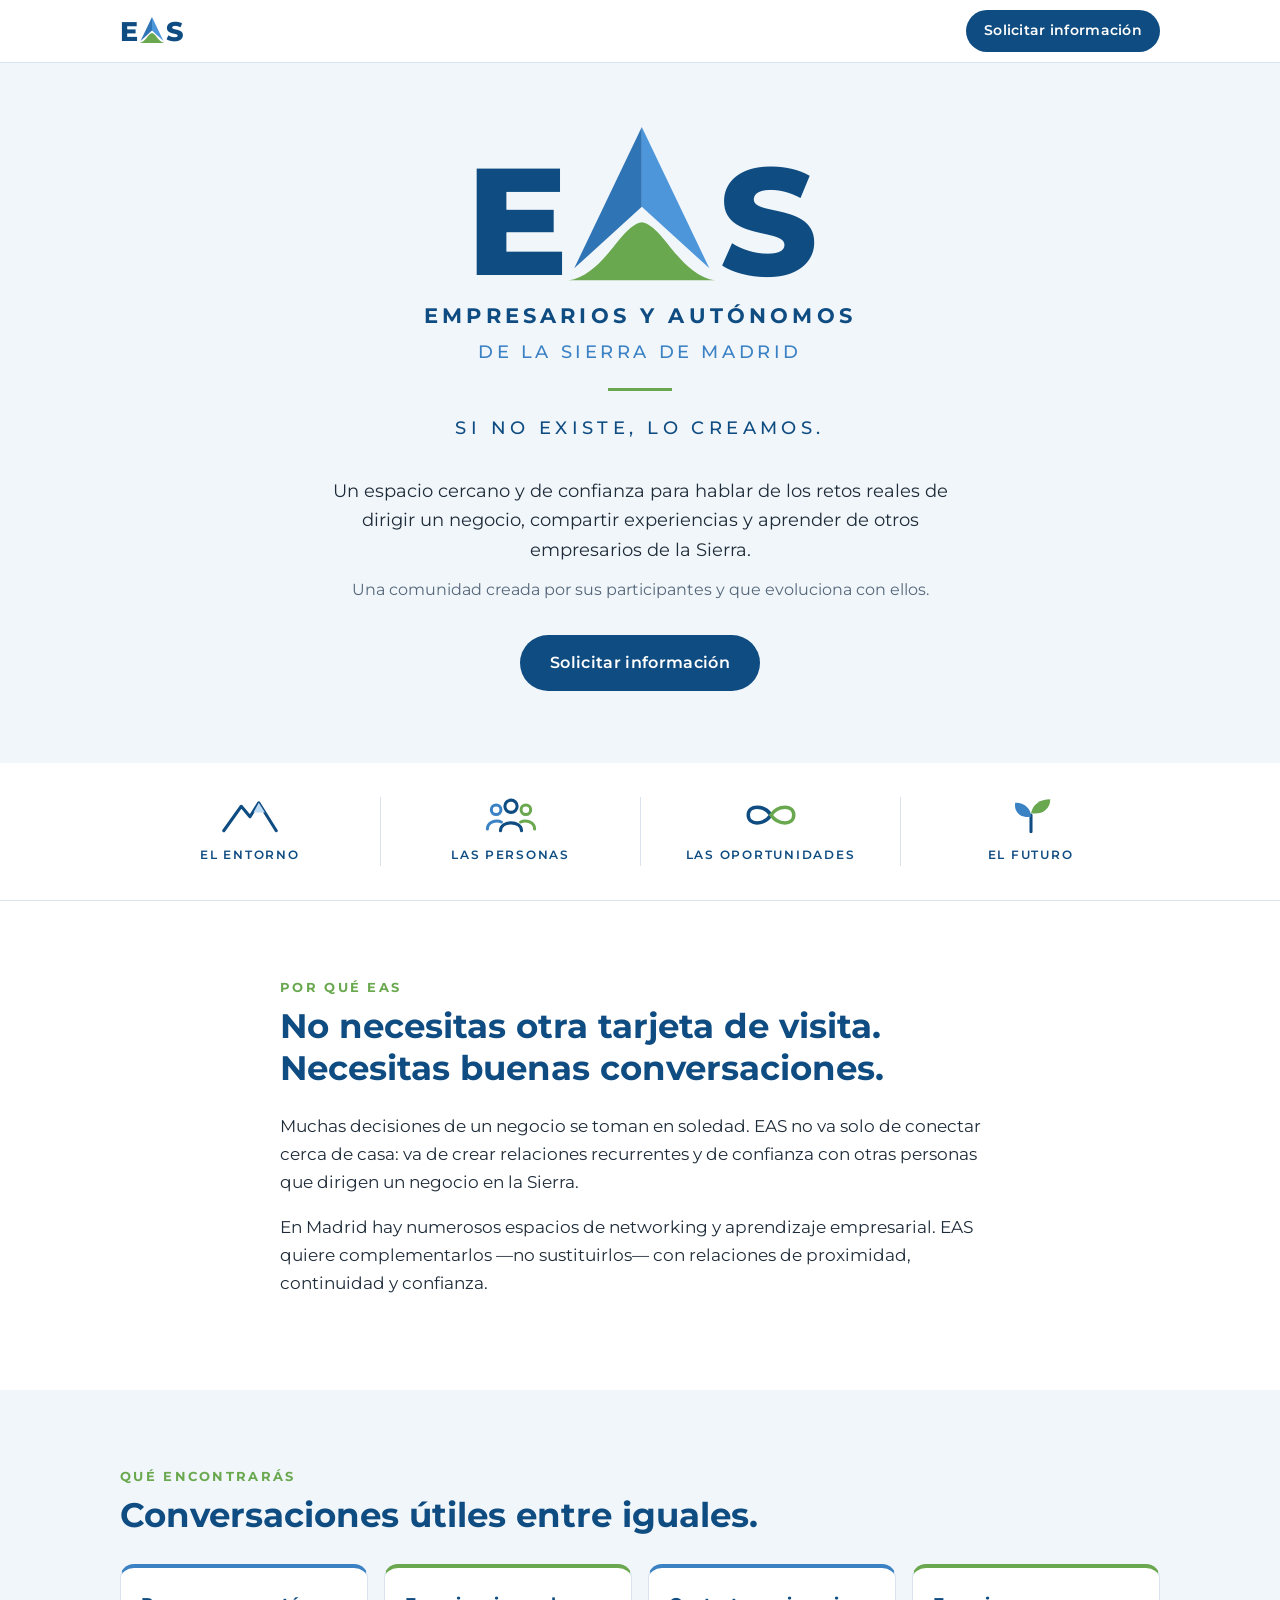
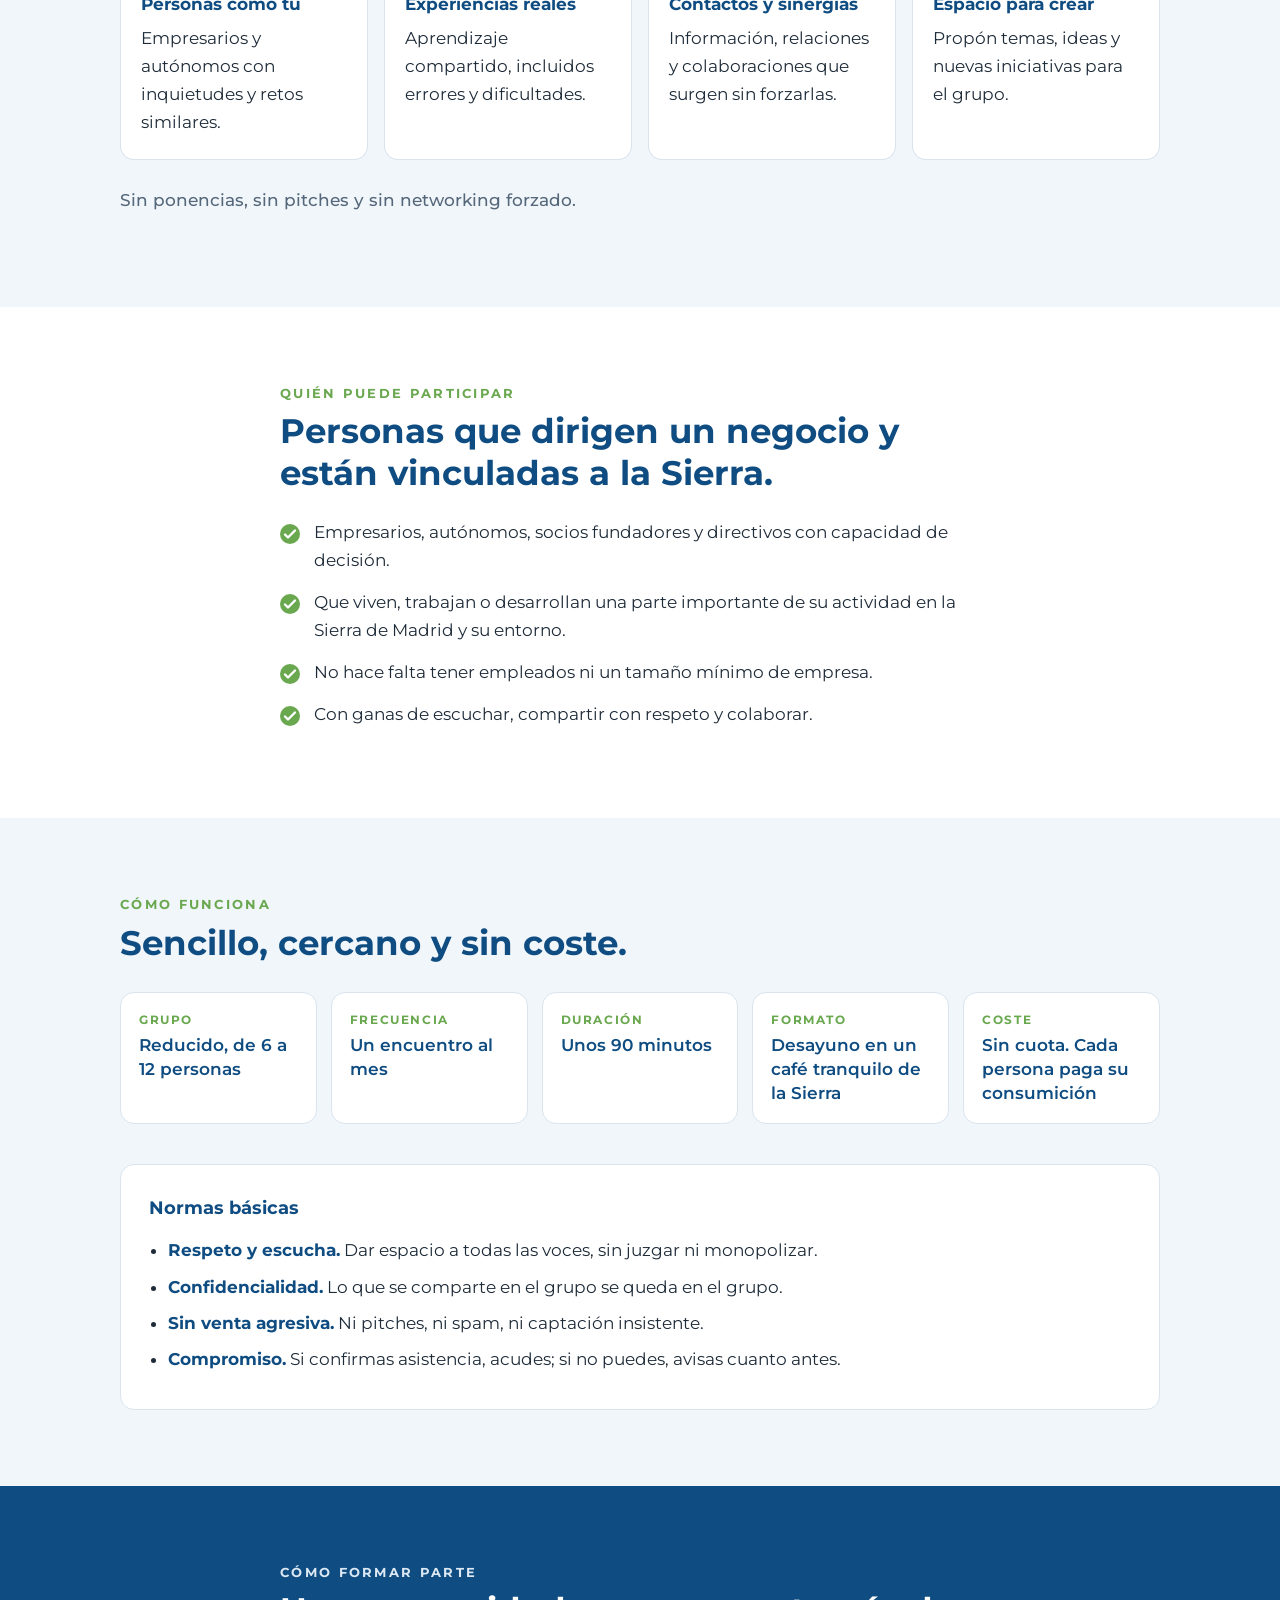
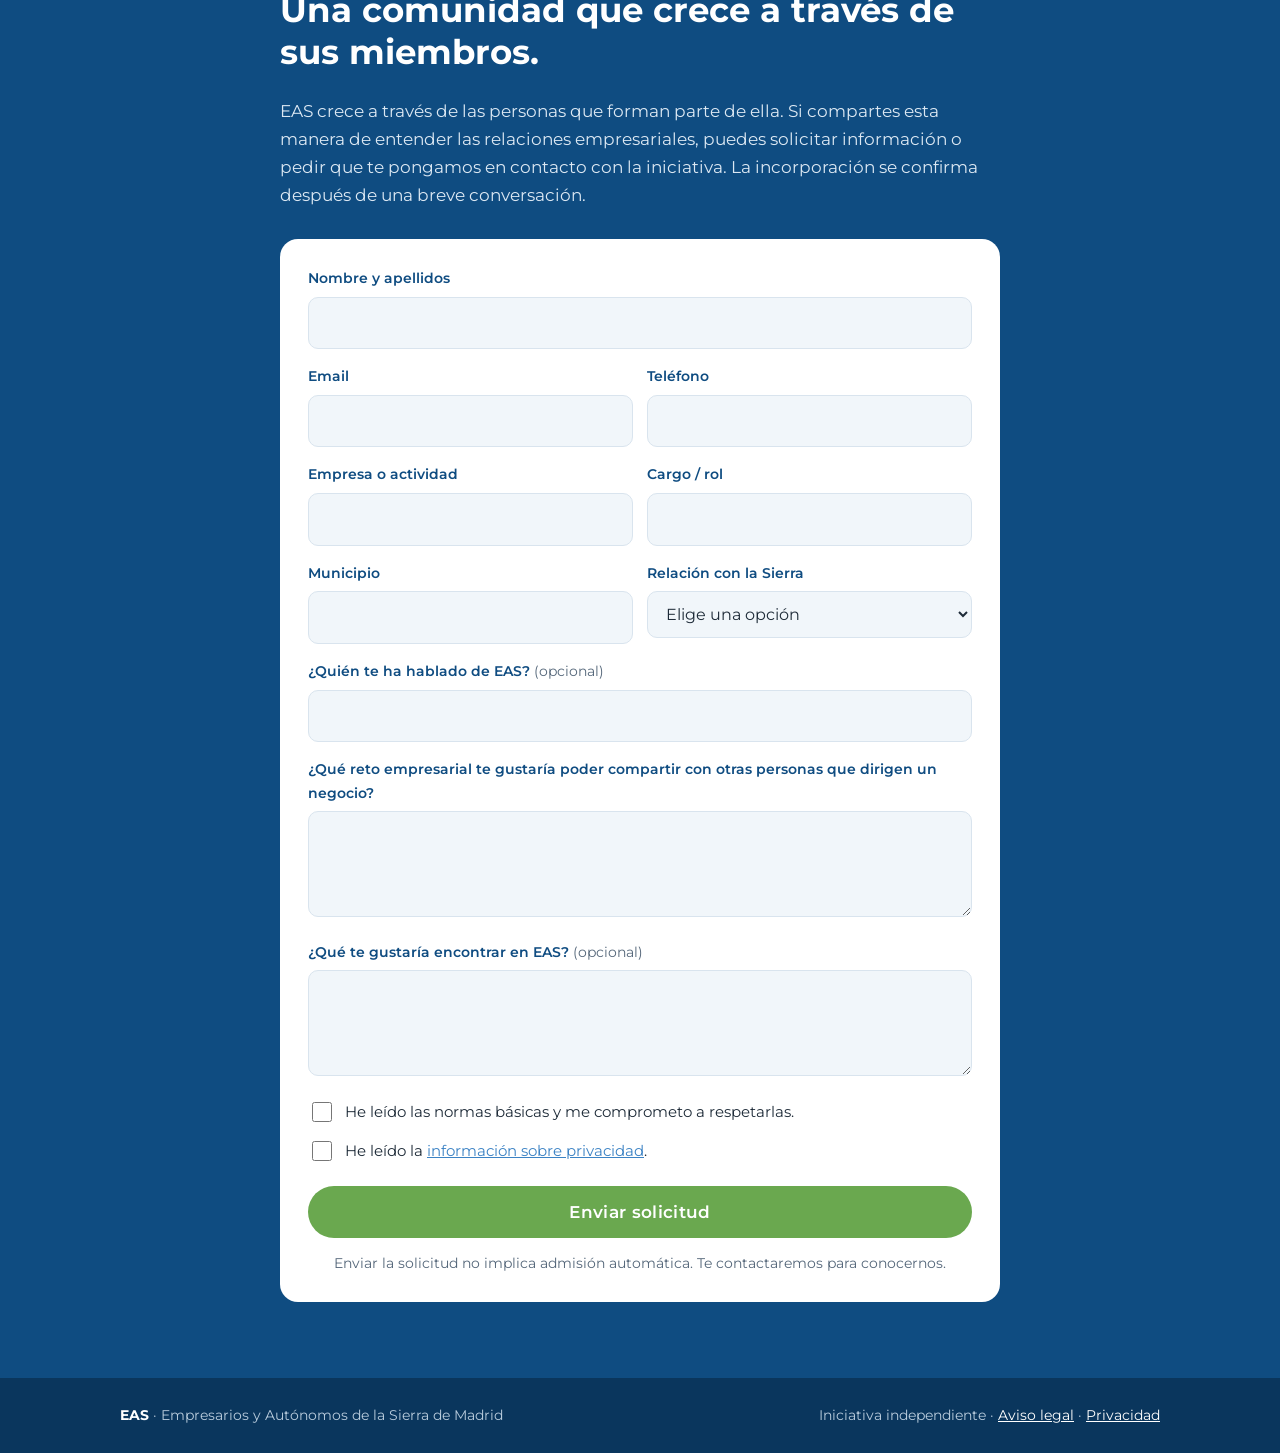
==== index.html @ c054b3a9 "subida landing eas" ====
<!doctype html>
<html lang="es">
<head>
  <meta charset="utf-8">
  <meta name="viewport" content="width=device-width, initial-scale=1">
  <title>EAS · Empresarios y Autónomos de la Sierra de Madrid</title>
  <meta name="description" content="Networking empresarial de proximidad para conectar, compartir y aprender en la Sierra de Madrid. Si no existe, lo creamos.">
  <meta property="og:title" content="EAS · Empresarios y Autónomos de la Sierra de Madrid">
  <meta property="og:description" content="Networking empresarial de proximidad para conectar, compartir y aprender en la Sierra de Madrid.">
  <meta property="og:type" content="website">
  <link rel="icon" href="assets/favicon.svg" type="image/svg+xml">
  <link rel="preconnect" href="https://fonts.googleapis.com">
  <link rel="preconnect" href="https://fonts.gstatic.com" crossorigin>
  <link href="https://fonts.googleapis.com/css2?family=Montserrat:wght@400;500;600;700;800&display=swap" rel="stylesheet">
  <link rel="stylesheet" href="styles.css">
</head>
<body>

<!-- Símbolo de la "A" montaña, reutilizado en toda la página -->
<svg width="0" height="0" style="position:absolute" aria-hidden="true">
  <symbol id="a-montana" viewBox="0 0 100 100">
    <polygon points="50,0 50,52 6,92" fill="#2F74B5"/>
    <polygon points="50,0 94,92 50,52" fill="#4D96DA"/>
    <path d="M2,100 C26,96 36,64 50,62 C64,64 74,96 98,100 Z" fill="#6AA84F"/>
  </symbol>
</svg>

<a class="skip" href="#contenido">Saltar al contenido</a>

<header class="topbar">
  <div class="wrap topbar-in">
    <a href="#inicio" class="mini-logo" aria-label="EAS, inicio">
      <span>E</span><svg class="mini-a" aria-hidden="true"><use href="#a-montana"/></svg><span>S</span>
    </a>
    <a href="#participar" class="btn btn-sm">Solicitar información</a>
  </div>
</header>

<main id="contenido">

  <!-- 01 · PORTADA -->
  <section id="inicio" class="hero">
    <div class="wrap hero-in">
      <h1 class="logo" aria-label="EAS">
        <span class="logo-letter">E</span><svg class="logo-a" aria-hidden="true"><use href="#a-montana"/></svg><span class="logo-letter">S</span>
      </h1>
      <p class="logo-sub1">Empresarios y autónomos</p>
      <p class="logo-sub2">de la Sierra de Madrid</p>
      <hr class="rule">
      <p class="lema">Si no existe, lo creamos.</p>
      <p class="hero-text">Un espacio cercano y de confianza para hablar de los retos reales de dirigir un negocio, compartir experiencias y aprender de otros empresarios de la Sierra.</p>
      <p class="hero-text hero-text-sm">Una comunidad creada por sus participantes y que evoluciona con ellos.</p>
      <a href="#participar" class="btn">Solicitar información</a>
    </div>
  </section>

  <!-- PILARES -->
  <section class="pilares" aria-label="Pilares de EAS">
    <div class="wrap pilares-grid">
      <div class="pilar">
        <svg viewBox="0 0 64 40" aria-hidden="true"><path d="M2 38 L22 10 L32 22 L42 6 L62 38" fill="none" stroke="#0F4C81" stroke-width="3.5" stroke-linejoin="round" stroke-linecap="round"/><path d="M42 6 L49 17 L36 17 Z" fill="#BFDCF5"/></svg>
        <span>El entorno</span>
      </div>
      <div class="pilar">
        <svg viewBox="0 0 64 40" aria-hidden="true"><circle cx="32" cy="10" r="7" fill="none" stroke="#0F4C81" stroke-width="3.5"/><circle cx="15" cy="14" r="5.5" fill="none" stroke="#3B82C4" stroke-width="3.5"/><circle cx="49" cy="14" r="5.5" fill="none" stroke="#6AA84F" stroke-width="3.5"/><path d="M20 38 C20 26 44 26 44 38" fill="none" stroke="#0F4C81" stroke-width="3.5" stroke-linecap="round"/><path d="M5 36 C5 28 15 25 21 28" fill="none" stroke="#3B82C4" stroke-width="3.5" stroke-linecap="round"/><path d="M59 36 C59 28 49 25 43 28" fill="none" stroke="#6AA84F" stroke-width="3.5" stroke-linecap="round"/></svg>
        <span>Las personas</span>
      </div>
      <div class="pilar">
        <svg viewBox="0 0 64 40" aria-hidden="true"><path d="M32 20 C24 8 6 8 6 20 C6 32 24 32 32 20" fill="none" stroke="#0F4C81" stroke-width="4" stroke-linecap="round"/><path d="M32 20 C40 8 58 8 58 20 C58 32 40 32 32 20" fill="none" stroke="#6AA84F" stroke-width="4" stroke-linecap="round"/></svg>
        <span>Las oportunidades</span>
      </div>
      <div class="pilar">
        <svg viewBox="0 0 64 40" aria-hidden="true"><path d="M32 39 L32 20" stroke="#0F4C81" stroke-width="3.5" stroke-linecap="round"/><path d="M32 22 C20 24 12 16 14 6 C24 6 32 12 32 22 Z" fill="#3B82C4"/><path d="M32 18 C34 8 42 2 54 2 C54 14 44 20 32 18 Z" fill="#6AA84F"/></svg>
        <span>El futuro</span>
      </div>
    </div>
  </section>

  <!-- 02 · POR QUÉ -->
  <section class="section">
    <div class="wrap narrow">
      <p class="eyebrow">Por qué EAS</p>
      <h2>No necesitas otra tarjeta de visita. Necesitas buenas conversaciones.</h2>
      <p>Muchas decisiones de un negocio se toman en soledad. EAS no va solo de conectar cerca de casa: va de crear relaciones recurrentes y de confianza con otras personas que dirigen un negocio en la Sierra.</p>
      <p>En Madrid hay numerosos espacios de networking y aprendizaje empresarial. EAS quiere complementarlos —no sustituirlos— con relaciones de proximidad, continuidad y confianza.</p>
    </div>
  </section>

  <!-- 03 · QUÉ ENCONTRARÁS -->
  <section class="section alt">
    <div class="wrap">
      <p class="eyebrow">Qué encontrarás</p>
      <h2>Conversaciones útiles entre iguales.</h2>
      <ul class="cards">
        <li><strong>Personas como tú</strong>Empresarios y autónomos con inquietudes y retos similares.</li>
        <li><strong>Experiencias reales</strong>Aprendizaje compartido, incluidos errores y dificultades.</li>
        <li><strong>Contactos y sinergias</strong>Información, relaciones y colaboraciones que surgen sin forzarlas.</li>
        <li><strong>Espacio para crear</strong>Propón temas, ideas y nuevas iniciativas para el grupo.</li>
      </ul>
      <p class="nota">Sin ponencias, sin pitches y sin networking forzado.</p>
    </div>
  </section>

  <!-- 04 · QUIÉN PUEDE PARTICIPAR -->
  <section class="section">
    <div class="wrap narrow">
      <p class="eyebrow">Quién puede participar</p>
      <h2>Personas que dirigen un negocio y están vinculadas a la Sierra.</h2>
      <ul class="check">
        <li>Empresarios, autónomos, socios fundadores y directivos con capacidad de decisión.</li>
        <li>Que viven, trabajan o desarrollan una parte importante de su actividad en la Sierra de Madrid y su entorno.</li>
        <li>No hace falta tener empleados ni un tamaño mínimo de empresa.</li>
        <li>Con ganas de escuchar, compartir con respeto y colaborar.</li>
      </ul>
    </div>
  </section>

  <!-- 05 · CÓMO FUNCIONA -->
  <section class="section alt">
    <div class="wrap">
      <p class="eyebrow">Cómo funciona</p>
      <h2>Sencillo, cercano y sin coste.</h2>
      <dl class="datos">
        <div><dt>Grupo</dt><dd>Reducido, de 6 a 12 personas</dd></div>
        <div><dt>Frecuencia</dt><dd>Un encuentro al mes</dd></div>
        <div><dt>Duración</dt><dd>Unos 90 minutos</dd></div>
        <div><dt>Formato</dt><dd>Desayuno en un café tranquilo de la Sierra</dd></div>
        <div><dt>Coste</dt><dd>Sin cuota. Cada persona paga su consumición</dd></div>
      </dl>
      <div class="normas">
        <h3>Normas básicas</h3>
        <ul>
          <li><strong>Respeto y escucha.</strong> Dar espacio a todas las voces, sin juzgar ni monopolizar.</li>
          <li><strong>Confidencialidad.</strong> Lo que se comparte en el grupo se queda en el grupo.</li>
          <li><strong>Sin venta agresiva.</strong> Ni pitches, ni spam, ni captación insistente.</li>
          <li><strong>Compromiso.</strong> Si confirmas asistencia, acudes; si no puedes, avisas cuanto antes.</li>
        </ul>
      </div>
    </div>
  </section>

  <!-- 06 · CÓMO FORMAR PARTE -->
  <section id="participar" class="section participar">
    <div class="wrap narrow">
      <p class="eyebrow eyebrow-light">Cómo formar parte</p>
      <h2>Una comunidad que crece a través de sus miembros.</h2>
      <p>EAS crece a través de las personas que forman parte de ella. Si compartes esta manera de entender las relaciones empresariales, puedes solicitar información o pedir que te pongamos en contacto con la iniciativa. La incorporación se confirma después de una breve conversación.</p>

      <form class="form" id="form-eas" novalidate>
        <div class="field">
          <label for="nombre">Nombre y apellidos</label>
          <input id="nombre" name="nombre" type="text" autocomplete="name" maxlength="150" required>
        </div>
        <div class="field-row">
          <div class="field">
            <label for="email">Email</label>
            <input id="email" name="email" type="email" autocomplete="email" maxlength="200" required>
          </div>
          <div class="field">
            <label for="telefono">Teléfono</label>
            <input id="telefono" name="telefono" type="tel" autocomplete="tel" maxlength="40" required>
          </div>
        </div>
        <div class="field-row">
          <div class="field">
            <label for="empresa">Empresa o actividad</label>
            <input id="empresa" name="empresa" type="text" autocomplete="organization" maxlength="150" required>
          </div>
          <div class="field">
            <label for="cargo">Cargo / rol</label>
            <input id="cargo" name="cargo" type="text" autocomplete="organization-title" maxlength="100" required>
          </div>
        </div>
        <div class="field-row">
          <div class="field">
            <label for="municipio">Municipio</label>
            <input id="municipio" name="municipio" type="text" maxlength="100" required>
          </div>
          <div class="field">
            <label for="relacion">Relación con la Sierra</label>
            <select id="relacion" name="relacion_sierra" required>
              <option value="">Elige una opción</option>
              <option>Vivo en la Sierra</option>
              <option>Mi negocio está en la Sierra</option>
              <option>Desarrollo parte de mi actividad en la Sierra</option>
            </select>
          </div>
        </div>
        <div class="field">
          <label for="invita">¿Quién te ha hablado de EAS? <span class="opt">(opcional)</span></label>
          <input id="invita" name="persona_que_invita" type="text" maxlength="150">
        </div>
        <div class="field">
          <label for="reto">¿Qué reto empresarial te gustaría poder compartir con otras personas que dirigen un negocio?</label>
          <textarea id="reto" name="reto_empresarial" rows="3" maxlength="2000" required></textarea>
        </div>
        <div class="field">
          <label for="motivo">¿Qué te gustaría encontrar en EAS? <span class="opt">(opcional)</span></label>
          <textarea id="motivo" name="motivacion" rows="3" maxlength="2000"></textarea>
        </div>
        <!-- Trampa antispam: invisible para personas -->
        <div class="hp" aria-hidden="true">
          <label for="web">No rellenar</label>
          <input id="web" name="web" type="text" tabindex="-1" autocomplete="off">
        </div>
        <label class="check-line">
          <input type="checkbox" name="acepta_normas" value="si" required>
          <span>He leído las normas básicas y me comprometo a respetarlas.</span>
        </label>
        <label class="check-line">
          <input type="checkbox" name="acepta_privacidad" value="si" required>
          <span>He leído la <a href="privacidad.html">información sobre privacidad</a>.</span>
        </label>
        <button class="btn btn-light" type="submit" id="form-btn">Enviar solicitud</button>
        <p class="form-msg" id="form-msg" role="status" aria-live="polite"></p>
        <p class="form-note">Enviar la solicitud no implica admisión automática. Te contactaremos para conocernos.</p>
      </form>

      <div class="form form-ok" id="form-ok" hidden>
        <h3>¡Gracias! Hemos recibido tu solicitud.</h3>
        <p>Te contactaremos en los próximos días para tener una breve conversación y conocernos.</p>
      </div>
    </div>
  </section>

</main>

<footer class="footer">
  <div class="wrap footer-in">
    <p><strong>EAS</strong> · Empresarios y Autónomos de la Sierra de Madrid</p>
    <p>Iniciativa independiente · <a href="legal.html">Aviso legal</a> · <a href="privacidad.html">Privacidad</a></p>
  </div>
</footer>

<script>
// Pega aquí la URL /exec del Apps Script de EAS (ver crm/eas_apps_script.js)
const ENDPOINT = 'https://script.google.com/macros/s/AKfycbww--Q5-2uKLSTmcjGOKZyRw3PqHi6qiwQ80PPb6VJ0bi_FBDwVWFBdVtl8_pMWIgP3TA/exec';

(function(){
  const form = document.getElementById('form-eas');
  const btn = document.getElementById('form-btn');
  const msg = document.getElementById('form-msg');

  form.addEventListener('submit', async function(e){
    e.preventDefault();
    msg.textContent = ''; msg.className = 'form-msg';
    if(!form.checkValidity()){
      form.reportValidity();
      return;
    }
    const data = Object.fromEntries(new FormData(form).entries());
    data.action = 'solicitud';
    btn.disabled = true; btn.textContent = 'Enviando...';
    try {
      const r = await fetch(ENDPOINT, { method: 'POST', body: JSON.stringify(data) });
      const res = await r.json();
      if(!res.ok) throw new Error(res.error || 'error');
      form.hidden = true;
      const ok = document.getElementById('form-ok');
      ok.hidden = false;
      ok.scrollIntoView({ behavior: 'smooth', block: 'center' });
    } catch(err) {
      msg.textContent = 'No se ha podido enviar. Revisa los campos e inténtalo de nuevo en unos minutos.';
      msg.className = 'form-msg form-msg-err';
      btn.disabled = false; btn.textContent = 'Enviar solicitud';
    }
  });
})();
</script>
</body>
</html>
---- styles.css ----
:root {
  --sierra: #0F4C81;
  --cielo: #3B82C4;
  --verde: #6AA84F;
  --nieve: #F1F6FA;
  --texto: #1E2B38;
  --suave: #55677A;
  --linea: #D9E4EE;
  --blanco: #FFFFFF;
  --radio: 14px;
}

* { box-sizing: border-box; }
html { scroll-behavior: smooth; }
body {
  margin: 0;
  font-family: "Montserrat", system-ui, -apple-system, "Segoe UI", sans-serif;
  color: var(--texto);
  background: var(--blanco);
  font-size: 17px;
  line-height: 1.65;
  -webkit-font-smoothing: antialiased;
}
img, svg { display: block; }
a { color: var(--cielo); }
h2 { font-size: clamp(1.5rem, 4vw, 2.1rem); line-height: 1.25; color: var(--sierra); margin: .2em 0 .7em; font-weight: 700; }
h3 { color: var(--sierra); font-size: 1.1rem; margin: 0 0 .8em; }
p { margin: 0 0 1em; }

.wrap { max-width: 1080px; margin: 0 auto; padding: 0 20px; }
.narrow { max-width: 760px; }

.skip { position: absolute; left: -999px; top: 8px; background: var(--sierra); color: #fff; padding: 8px 14px; border-radius: 8px; z-index: 100; }
.skip:focus { left: 8px; }

/* Botones */
.btn {
  display: inline-block; background: var(--sierra); color: #fff; text-decoration: none;
  font-weight: 600; font-size: 1rem; letter-spacing: .02em;
  padding: 15px 30px; border-radius: 999px; border: 0; cursor: pointer; font-family: inherit;
  transition: background .2s, transform .2s;
}
.btn:hover { background: #0A365D; transform: translateY(-1px); }
.btn:disabled { opacity: .7; cursor: default; transform: none; }
.btn:focus-visible, input:focus-visible, select:focus-visible, textarea:focus-visible { outline: 3px solid var(--verde); outline-offset: 2px; }
.btn-sm { padding: 9px 18px; font-size: .88rem; }
.btn-light { background: var(--verde); color: #fff; width: 100%; padding: 16px; font-size: 1.05rem; }
.btn-light:hover { background: #5a9442; }

/* Barra superior */
.topbar { position: sticky; top: 0; z-index: 50; background: rgba(255,255,255,.94); backdrop-filter: blur(8px); border-bottom: 1px solid var(--linea); }
.topbar-in { display: flex; align-items: center; justify-content: space-between; height: 62px; }
.mini-logo { display: flex; align-items: flex-end; gap: 1px; text-decoration: none; color: var(--sierra); font-weight: 800; font-size: 1.7rem; line-height: 1; }
.mini-a { width: 26px; height: 26px; margin-bottom: 2px; }

/* Portada */
.hero { background: var(--nieve); text-align: center; padding: 64px 0 72px; }
.logo { display: flex; justify-content: center; align-items: flex-end; margin: 0 0 18px; line-height: .78; }
.logo-letter { font-size: clamp(5rem, 20vw, 9.5rem); font-weight: 800; color: var(--sierra); letter-spacing: -.02em; }
.logo-a { width: clamp(5.2rem, 20vw, 9.6rem); height: clamp(5.2rem, 20vw, 9.6rem); margin: 0 .02em; }
.logo-sub1, .logo-sub2 { text-transform: uppercase; letter-spacing: .2em; margin: 0; }
.logo-sub1 { color: var(--sierra); font-weight: 700; font-size: clamp(.82rem, 2.6vw, 1.3rem); }
.logo-sub2 { color: var(--cielo); font-weight: 500; font-size: clamp(.74rem, 2.3vw, 1.12rem); margin-top: 4px; }
.rule { width: 64px; height: 3px; border: 0; background: var(--verde); margin: 22px auto; }
.lema { text-transform: uppercase; letter-spacing: .24em; color: var(--sierra); font-weight: 500; font-size: clamp(.85rem, 2.6vw, 1.15rem); margin-bottom: 32px; }
.hero-text { max-width: 620px; margin: 0 auto 12px; font-size: 1.12rem; }
.hero-text-sm { color: var(--suave); font-size: 1rem; margin-bottom: 32px; }

/* Pilares */
.pilares { border-bottom: 1px solid var(--linea); }
.pilares-grid { display: grid; grid-template-columns: repeat(4, 1fr); padding-top: 34px; padding-bottom: 34px; }
.pilar { display: flex; flex-direction: column; align-items: center; gap: 12px; text-align: center; padding: 0 8px; }
.pilar + .pilar { border-left: 1px solid var(--linea); }
.pilar svg { width: 56px; height: 36px; }
.pilar span { text-transform: uppercase; letter-spacing: .14em; font-size: .78rem; color: var(--sierra); font-weight: 600; }

/* Secciones */
.section { padding: 76px 0; }
.alt { background: var(--nieve); }
.eyebrow { text-transform: uppercase; letter-spacing: .18em; font-size: .8rem; font-weight: 700; color: var(--verde); margin-bottom: .4em; }

.cards { list-style: none; padding: 0; margin: 28px 0 0; display: grid; grid-template-columns: repeat(4, 1fr); gap: 16px; }
.cards li { background: #fff; border: 1px solid var(--linea); border-radius: var(--radio); padding: 22px 20px; border-top: 4px solid var(--cielo); }
.cards li:nth-child(even) { border-top-color: var(--verde); }
.cards strong { display: block; color: var(--sierra); margin-bottom: 6px; }
.nota { margin-top: 26px; color: var(--suave); font-weight: 500; }

.check { list-style: none; padding: 0; margin: 0; }
.check li { position: relative; padding-left: 34px; margin-bottom: 14px; }
.check li::before {
  content: ""; position: absolute; left: 0; top: .35em; width: 20px; height: 20px; border-radius: 50%;
  background: var(--verde) url("data:image/svg+xml,%3Csvg xmlns='http://www.w3.org/2000/svg' viewBox='0 0 20 20'%3E%3Cpath d='M5 10.5l3 3 7-7' fill='none' stroke='white' stroke-width='2.4' stroke-linecap='round' stroke-linejoin='round'/%3E%3C/svg%3E") center/100% no-repeat;
}

.datos { display: grid; grid-template-columns: repeat(5, 1fr); gap: 14px; margin: 28px 0 40px; }
.datos div { background: #fff; border-radius: var(--radio); padding: 18px; border: 1px solid var(--linea); }
.datos dt { text-transform: uppercase; letter-spacing: .14em; font-size: .72rem; color: var(--verde); font-weight: 700; margin-bottom: 4px; }
.datos dd { margin: 0; color: var(--sierra); font-weight: 600; line-height: 1.4; }

.normas { background: #fff; border-radius: var(--radio); padding: 28px; border: 1px solid var(--linea); }
.normas ul { margin: 0; padding-left: 1.1em; }
.normas li { margin-bottom: 8px; }
.normas strong { color: var(--sierra); }

/* Participar */
.participar { background: var(--sierra); color: #fff; }
.participar h2 { color: #fff; }
.eyebrow-light { color: #9FD38A; }
.participar > .wrap > p { color: #DCE8F3; }

.form { background: #fff; color: var(--texto); border-radius: 18px; padding: 28px; margin-top: 30px; }
.field { margin-bottom: 16px; flex: 1; min-width: 0; }
.field-row { display: flex; gap: 14px; }
label { display: block; font-weight: 600; font-size: .9rem; color: var(--sierra); margin-bottom: 6px; }
.opt { font-weight: 400; color: var(--suave); }
input[type=text], input[type=email], input[type=tel], select, textarea {
  width: 100%; font: inherit; font-size: 1rem; color: var(--texto);
  padding: 12px 14px; border: 1.5px solid var(--linea); border-radius: 10px; background: var(--nieve);
}
input:focus, select:focus, textarea:focus { border-color: var(--cielo); background: #fff; outline: none; }
textarea { resize: vertical; }
.check-line { display: flex; gap: 10px; align-items: flex-start; font-weight: 400; color: var(--texto); font-size: .92rem; margin: 6px 0 14px; cursor: pointer; }
.check-line input { width: 20px; height: 20px; margin-top: 2px; accent-color: var(--verde); flex-shrink: 0; }
.form .btn { margin-top: 8px; }
.form-note { font-size: .85rem; color: var(--suave); margin: 14px 0 0; text-align: center; }
.form-msg { margin: 12px 0 0; font-size: .92rem; text-align: center; min-height: 0; }
.form-msg-err { color: #B23A2A; font-weight: 600; }
.form-ok { text-align: center; padding: 40px 28px; }
.form-ok h3 { font-size: 1.3rem; }
.form-ok p { margin: 0; color: var(--suave); }
.hp { position: absolute; left: -9999px; width: 1px; height: 1px; overflow: hidden; }

/* Pie */
.footer { background: #0A365D; color: #B9CCDD; font-size: .88rem; padding: 26px 0; }
.footer-in { display: flex; justify-content: space-between; gap: 12px; flex-wrap: wrap; }
.footer p { margin: 0; }
.footer strong { color: #fff; }
.footer a { color: #fff; }

/* Páginas legales */
.legal { padding: 56px 0 76px; }
.legal h1 { color: var(--sierra); font-size: 1.9rem; margin-top: 0; margin-bottom: .2em; }
.legal h2 { font-size: 1.2rem; margin-top: 1.8em; }
.legal .fecha { color: var(--suave); font-size: .85rem; margin-bottom: 2em; }
.legal ul { padding-left: 1.2em; }
.legal li { margin-bottom: 6px; }
.legal table { width: 100%; border-collapse: collapse; font-size: .92rem; margin-bottom: 1em; }
.legal th { background: var(--sierra); color: #fff; text-align: left; padding: 10px 12px; font-weight: 600; }
.legal td { padding: 10px 12px; border-bottom: 1px solid var(--linea); vertical-align: top; }

/* Responsive */
@media (max-width: 900px) {
  .cards { grid-template-columns: repeat(2, 1fr); }
  .datos { grid-template-columns: repeat(2, 1fr); }
  .datos div:last-child { grid-column: 1 / -1; }
}
@media (max-width: 640px) {
  body { font-size: 16px; }
  .hero { padding: 44px 0 56px; }
  .section { padding: 56px 0; }
  .pilares-grid { grid-template-columns: repeat(2, 1fr); row-gap: 28px; }
  .pilar:nth-child(3) { border-left: 0; }
  .cards { grid-template-columns: 1fr; }
  .field-row { flex-direction: column; gap: 0; }
  .form { padding: 22px 18px; }
  .normas { padding: 22px 18px; }
  .topbar .btn-sm { padding: 8px 14px; font-size: .8rem; }
  .legal table, .legal tbody, .legal tr, .legal td { display: block; }
  .legal tr:first-child { display: none; }
  .legal td { border: 0; padding: 4px 0; }
  .legal tr { border-bottom: 1px solid var(--linea); padding: 10px 0; }
}
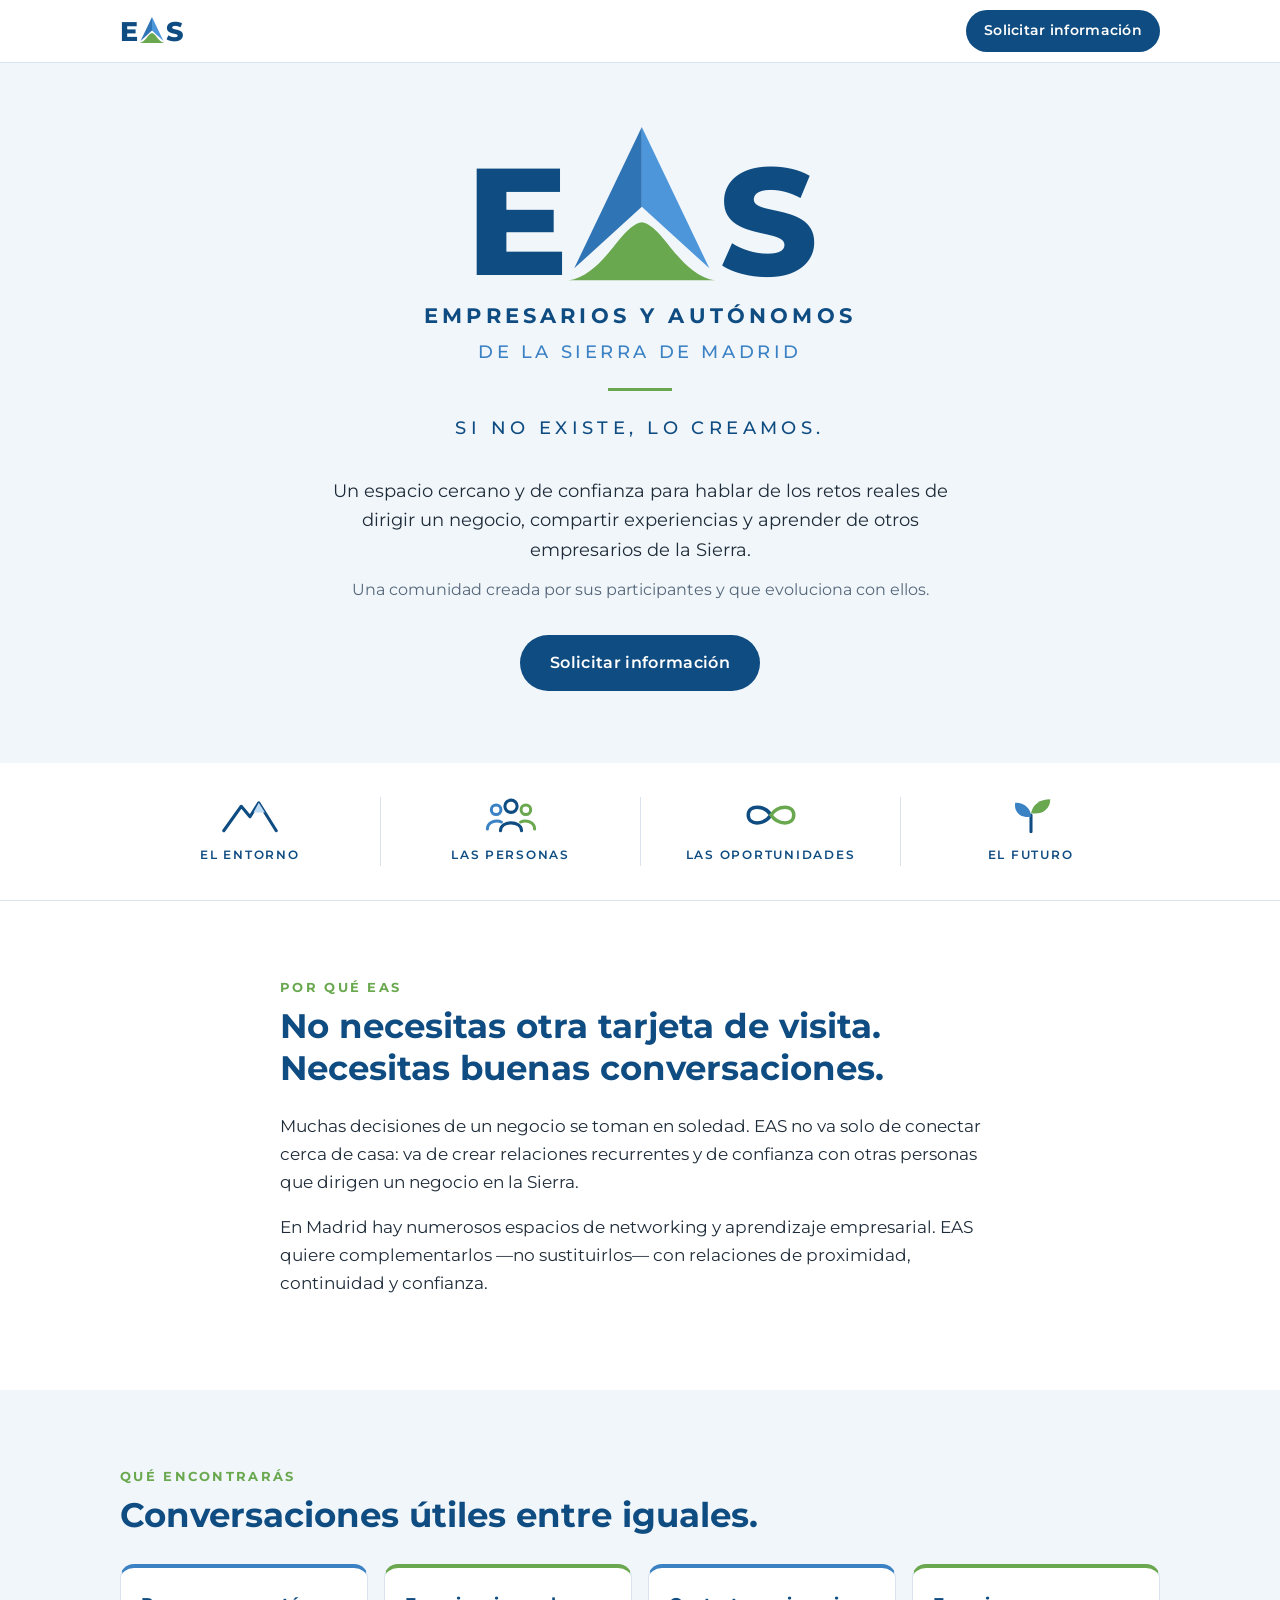
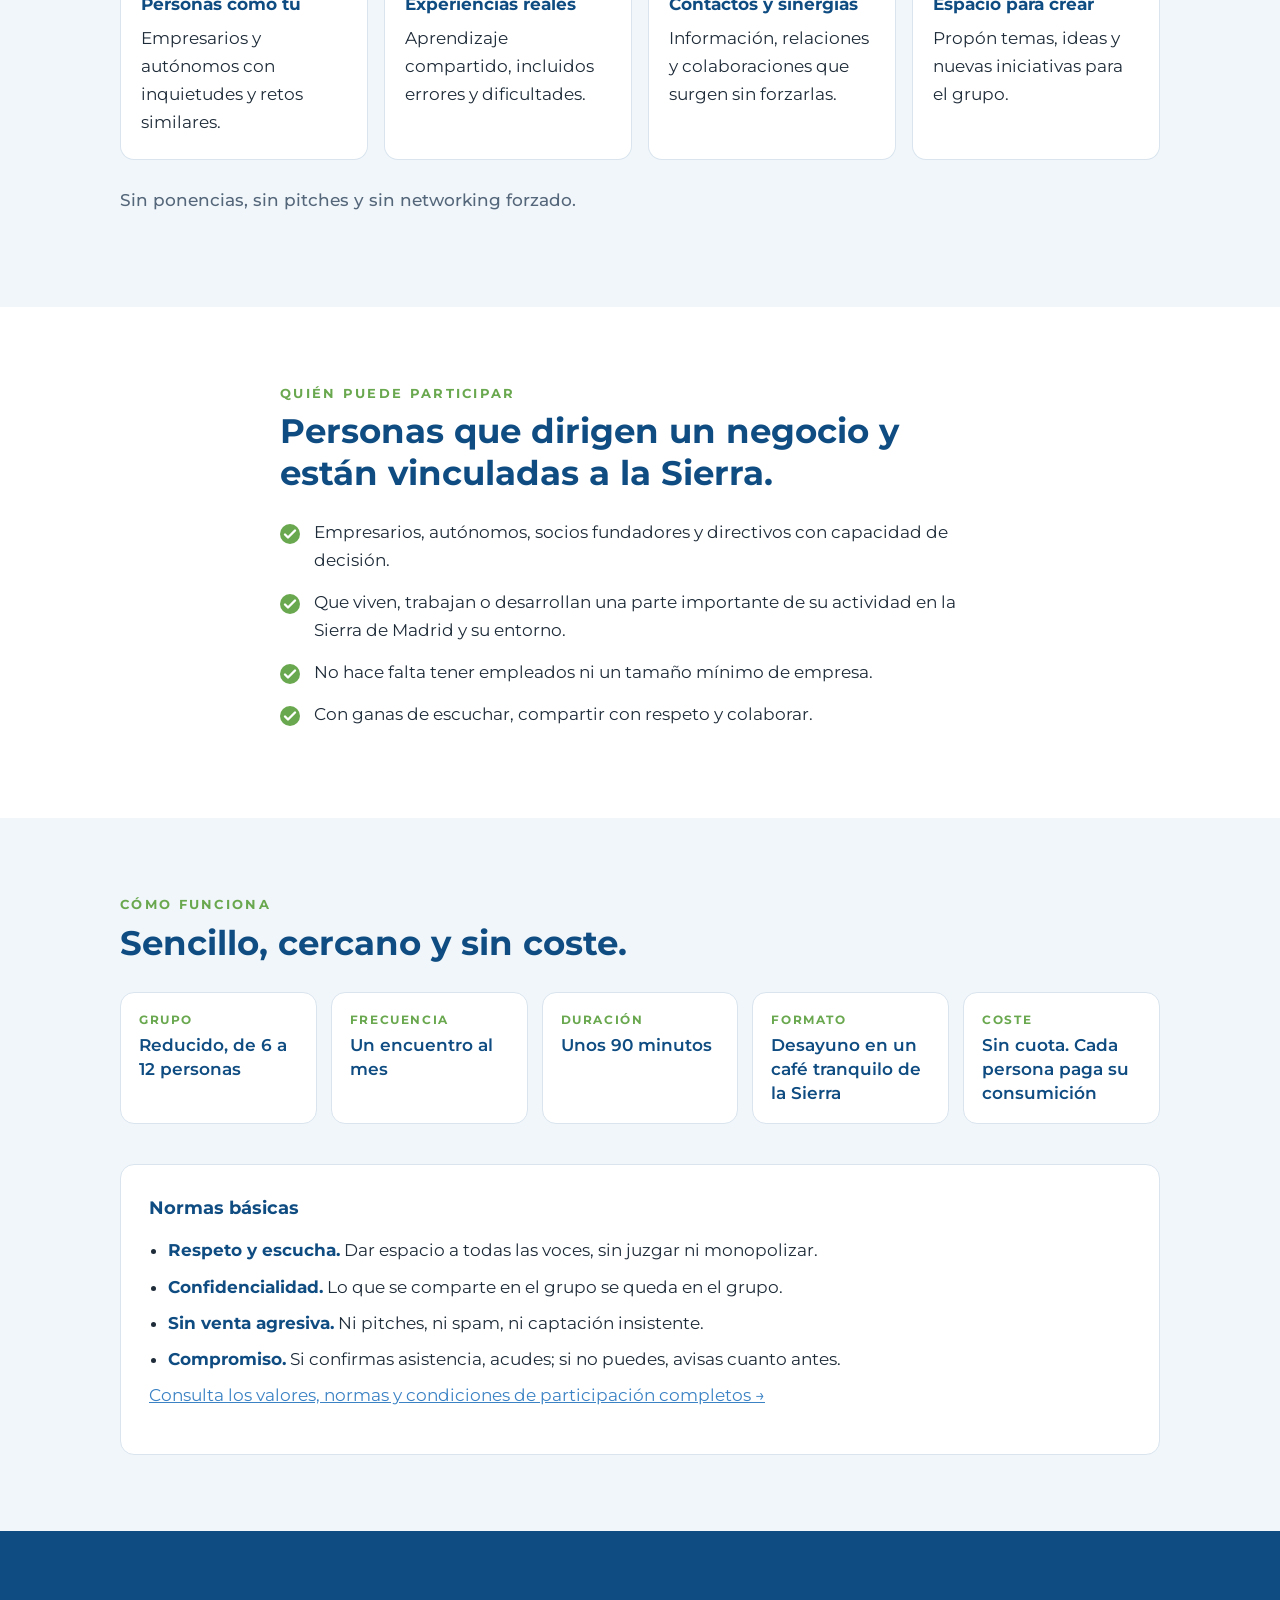
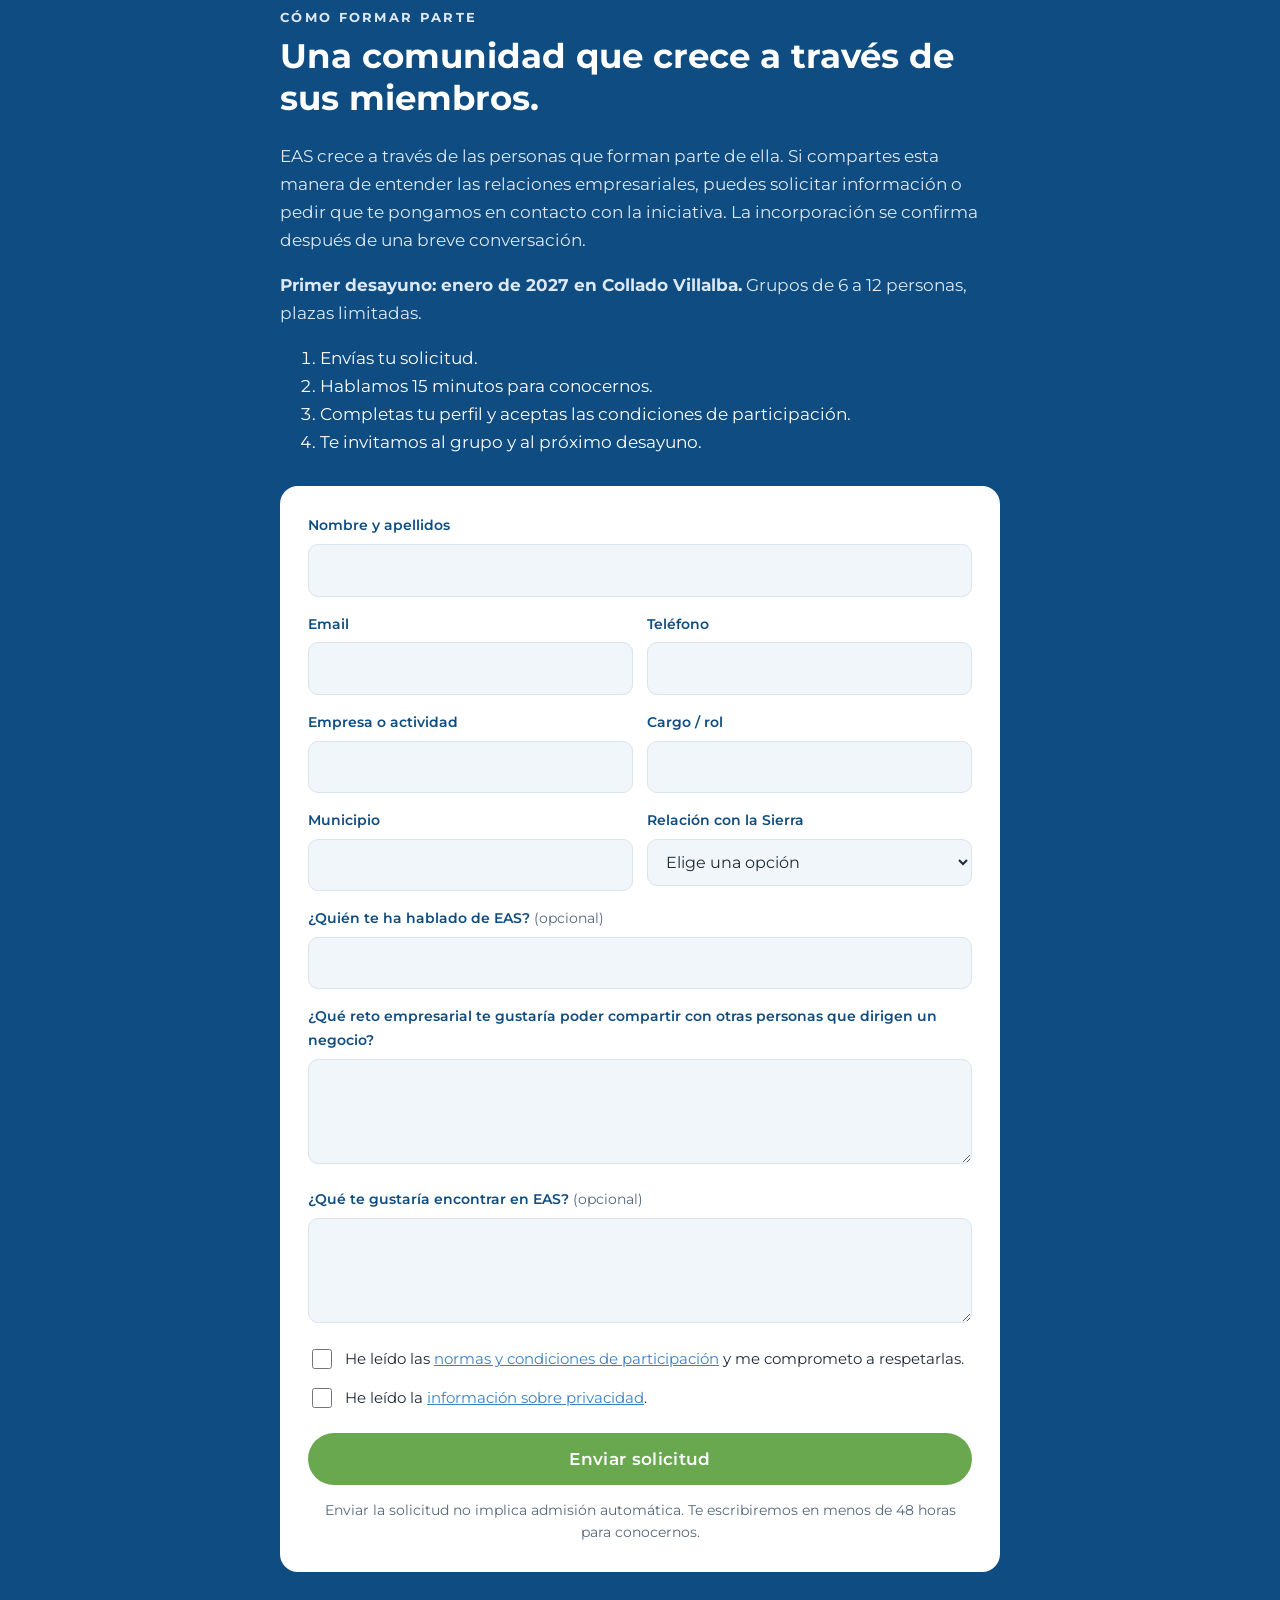
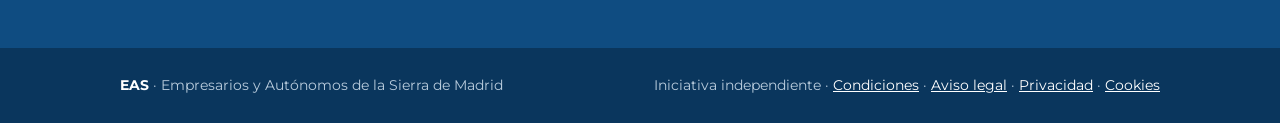
==== commit 4eb012d9: "nuevas propuestas con t&c incluídas" ====
--- a/index.html
+++ b/index.html
@@ -135,6 +135,7 @@
           <li><strong>Sin venta agresiva.</strong> Ni pitches, ni spam, ni captación insistente.</li>
           <li><strong>Compromiso.</strong> Si confirmas asistencia, acudes; si no puedes, avisas cuanto antes.</li>
         </ul>
+        <p><a href="condiciones.html">Consulta los valores, normas y condiciones de participación completos →</a></p>
       </div>
     </div>
   </section>
@@ -145,6 +146,13 @@
       <p class="eyebrow eyebrow-light">Cómo formar parte</p>
       <h2>Una comunidad que crece a través de sus miembros.</h2>
       <p>EAS crece a través de las personas que forman parte de ella. Si compartes esta manera de entender las relaciones empresariales, puedes solicitar información o pedir que te pongamos en contacto con la iniciativa. La incorporación se confirma después de una breve conversación.</p>
+      <p><strong>Primer desayuno: enero de 2027 en Collado Villalba.</strong> Grupos de 6 a 12 personas, plazas limitadas.</p>
+      <ol>
+        <li>Envías tu solicitud.</li>
+        <li>Hablamos 15 minutos para conocernos.</li>
+        <li>Completas tu perfil y aceptas las condiciones de participación.</li>
+        <li>Te invitamos al grupo y al próximo desayuno.</li>
+      </ol>
 
       <form class="form" id="form-eas" novalidate>
         <div class="field">
@@ -205,7 +213,7 @@
         </div>
         <label class="check-line">
           <input type="checkbox" name="acepta_normas" value="si" required>
-          <span>He leído las normas básicas y me comprometo a respetarlas.</span>
+          <span>He leído las <a href="condiciones.html">normas y condiciones de participación</a> y me comprometo a respetarlas.</span>
         </label>
         <label class="check-line">
           <input type="checkbox" name="acepta_privacidad" value="si" required>
@@ -213,12 +221,12 @@
         </label>
         <button class="btn btn-light" type="submit" id="form-btn">Enviar solicitud</button>
         <p class="form-msg" id="form-msg" role="status" aria-live="polite"></p>
-        <p class="form-note">Enviar la solicitud no implica admisión automática. Te contactaremos para conocernos.</p>
+        <p class="form-note">Enviar la solicitud no implica admisión automática. Te escribiremos en menos de 48 horas para conocernos.</p>
       </form>
 
       <div class="form form-ok" id="form-ok" hidden>
         <h3>¡Gracias! Hemos recibido tu solicitud.</h3>
-        <p>Te contactaremos en los próximos días para tener una breve conversación y conocernos.</p>
+        <p>Te escribiremos en menos de 48 horas para tener una breve conversación y conocernos.</p>
       </div>
     </div>
   </section>
@@ -228,13 +236,35 @@
 <footer class="footer">
   <div class="wrap footer-in">
     <p><strong>EAS</strong> · Empresarios y Autónomos de la Sierra de Madrid</p>
-    <p>Iniciativa independiente · <a href="legal.html">Aviso legal</a> · <a href="privacidad.html">Privacidad</a></p>
+    <p>Iniciativa independiente · <a href="condiciones.html">Condiciones</a> · <a href="legal.html">Aviso legal</a> · <a href="privacidad.html">Privacidad</a> · <a href="cookies.html">Cookies</a></p>
   </div>
 </footer>
 
 <script>
 // Pega aquí la URL /exec del Apps Script de EAS (ver crm/eas_apps_script.js)
 const ENDPOINT = 'https://script.google.com/macros/s/AKfycbww--Q5-2uKLSTmcjGOKZyRw3PqHi6qiwQ80PPb6VJ0bi_FBDwVWFBdVtl8_pMWIgP3TA/exec';
+
+// Origen de la visita: etiqueta UTM del enlace (anuncios, LinkedIn…) o web desde la que llega.
+// Se guarda solo en esta pestaña del navegador (sessionStorage), sin cookies.
+function origenVisita(){
+  try {
+    const p = new URLSearchParams(location.search);
+    const src = p.get('utm_source'), camp = p.get('utm_campaign');
+    if (src) {
+      const o = (src + (camp ? ' / ' + camp : '')).slice(0, 150);
+      sessionStorage.setItem('eas_origen', o);
+      return o;
+    }
+    const guardado = sessionStorage.getItem('eas_origen');
+    if (guardado) return guardado;
+    if (document.referrer) {
+      const h = new URL(document.referrer).hostname.replace(/^www\./, '');
+      if (h && h !== location.hostname) { sessionStorage.setItem('eas_origen', h); return h; }
+    }
+  } catch (e) {}
+  return 'directo';
+}
+const ORIGEN = origenVisita();
 
 (function(){
   const form = document.getElementById('form-eas');
@@ -250,6 +280,7 @@
     }
     const data = Object.fromEntries(new FormData(form).entries());
     data.action = 'solicitud';
+    data.origen = ORIGEN;
     btn.disabled = true; btn.textContent = 'Enviando...';
     try {
       const r = await fetch(ENDPOINT, { method: 'POST', body: JSON.stringify(data) });
